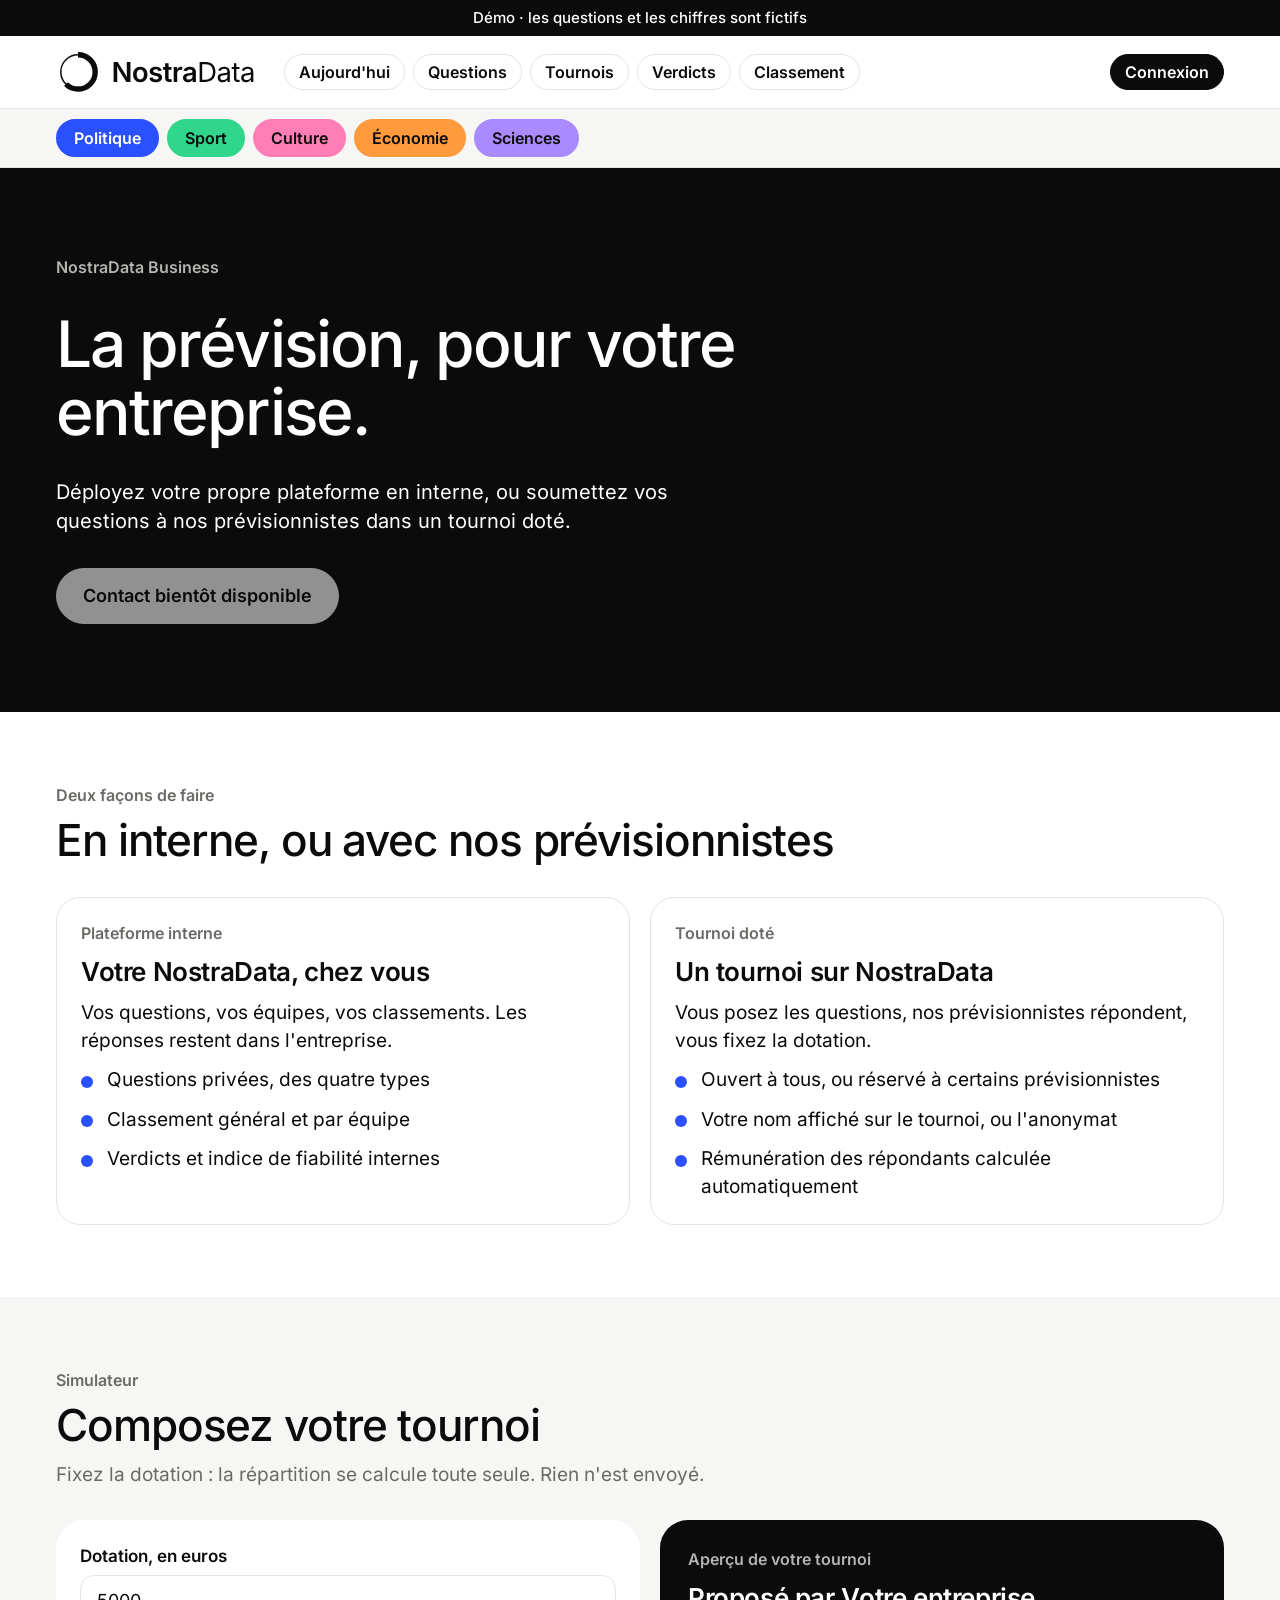
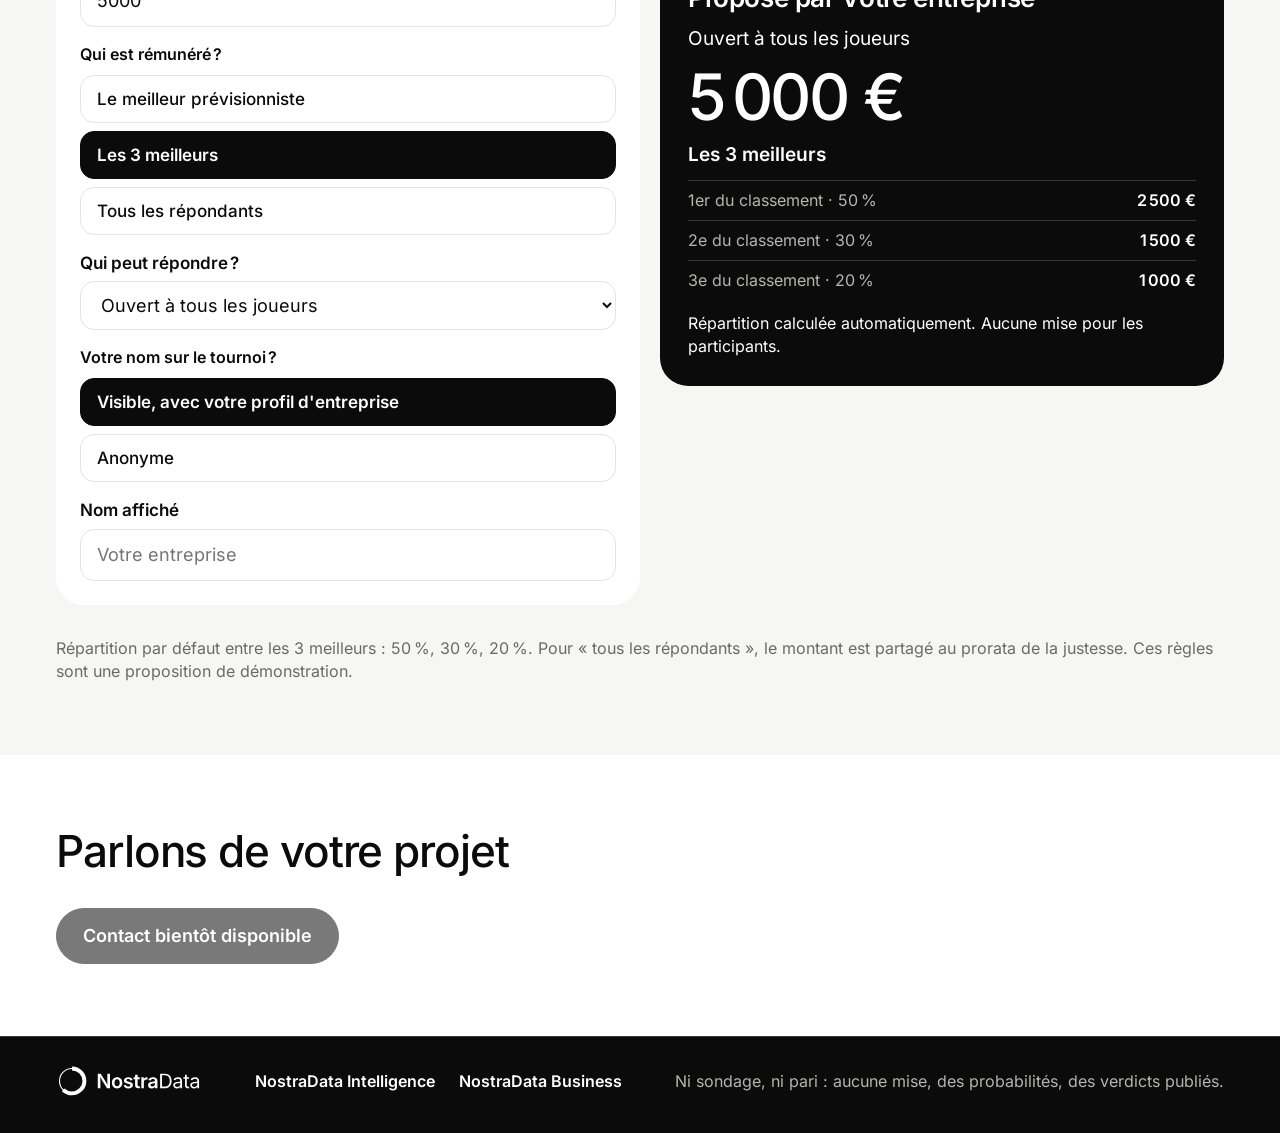
==== business.html @ 63a4acce "Profil public, classement par catégorie, Intelligence et Business - Profil public d'un joueur : indi" ====
<!doctype html>
<html lang="fr">
<head>
<meta charset="utf-8">
<meta name="viewport" content="width=device-width, initial-scale=1">
<title>NostraData Business — La prévision pour votre entreprise</title>
<meta name="description" content="NostraData Business : votre plateforme de prévision interne, ou un tournoi soumis à nos prévisionnistes avec la dotation de votre choix.">
<meta name="theme-color" content="#0B0B0B">
<link rel="icon" href="assets/img/favicon.svg" type="image/svg+xml">
<link rel="preload" href="assets/fonts/inter-latin-400-normal.woff2" as="font" type="font/woff2" crossorigin>
<link rel="preload" href="assets/fonts/inter-latin-600-normal.woff2" as="font" type="font/woff2" crossorigin>
<link rel="stylesheet" href="assets/css/style.css">
</head>
<body>
<div class="demo-bar">Démo · les questions et les chiffres sont fictifs</div>
<header class="site-header">
  <div class="wrap header-row">
    <a class="brand" href="index.html" aria-label="NostraData, accueil"><img src="assets/img/logo.svg" alt="NostraData" width="200" height="44"></a>
    <nav class="tabs" aria-label="Navigation principale">
      <a class="tab" href="index.html">Aujourd'hui</a>
      <a class="tab" href="questions.html">Questions</a>
      <a class="tab" href="tournois.html">Tournois</a>
      <a class="tab" href="verdicts.html">Verdicts</a>
      <a class="tab" href="classement.html">Classement</a>
    </nav>
    <div class="header-right">
      <span class="streak" id="streak" hidden></span>
      <a class="btn btn--petit" id="auth-link" href="connexion.html">Connexion</a>
    </div>
  </div>
  <div class="cats-bar">
    <nav class="wrap cats" id="cats" aria-label="Catégories"><a class="cat t-politique" href="questions.html?theme=politique">Politique</a><a class="cat t-sport" href="questions.html?theme=sport">Sport</a><a class="cat t-culture" href="questions.html?theme=culture">Culture</a><a class="cat t-economie" href="questions.html?theme=economie">Économie</a><a class="cat t-sciences" href="questions.html?theme=sciences">Sciences</a></nav>
  </div>
</header>
<main class="institut">
<section class="inst-hero">
  <div class="wrap stack">
    <p class="kicker">NostraData Business</p>
    <h1>La prévision, pour votre entreprise.</h1>
    <p class="hero-lead">Déployez votre propre plateforme en interne, ou soumettez vos questions à nos prévisionnistes dans un tournoi doté.</p>
    <div><a class="btn btn--blanc" data-contact="NostraData Business" href="#contact">Demander une démo</a></div>
  </div>
</section>

<section class="section">
  <div class="wrap stack">
    <div class="section-head">
      <div><p class="kicker">Deux façons de faire</p><h2 class="h2">En interne, ou avec nos prévisionnistes</h2></div>
    </div>
    <div class="grid grid--large">
      <div class="offer"><p class="kicker">Plateforme interne</p><h3 class="h3">Votre NostraData, chez vous</h3><p>Vos questions, vos équipes, vos classements. Les réponses restent dans l'entreprise.</p><ul class="ticks"><li>Questions privées, des quatre types</li><li>Classement général et par équipe</li><li>Verdicts et indice de fiabilité internes</li></ul></div>
      <div class="offer"><p class="kicker">Tournoi doté</p><h3 class="h3">Un tournoi sur NostraData</h3><p>Vous posez les questions, nos prévisionnistes répondent, vous fixez la dotation.</p><ul class="ticks"><li>Ouvert à tous, ou réservé à certains prévisionnistes</li><li>Votre nom affiché sur le tournoi, ou l'anonymat</li><li>Rémunération des répondants calculée automatiquement</li></ul></div>
    </div>
  </div>
</section>
<section class="section section--gris">
  <div class="wrap stack">
    <div class="section-head">
      <div><p class="kicker">Simulateur</p><h2 class="h2">Composez votre tournoi</h2><p class="muted">Fixez la dotation : la répartition se calcule toute seule. Rien n'est envoyé.</p></div>
    </div>
    <div class="sim">
      <form class="sim-form fields" id="sim-form">
        <div class="field">
          <label for="sim-amount">Dotation, en euros</label>
          <input id="sim-amount" name="amount" type="number" min="0" max="1000000" step="500" value="5000" inputmode="numeric">
        </div>
        <fieldset class="options">
          <legend class="play-label">Qui est rémunéré ?</legend>
          <label class="option"><input type="radio" name="mode" value="meilleur"><span>Le meilleur prévisionniste</span></label>
          <label class="option"><input type="radio" name="mode" value="trois" checked><span>Les 3 meilleurs</span></label>
          <label class="option"><input type="radio" name="mode" value="tous"><span>Tous les répondants</span></label>
        </fieldset>
        <div class="field" id="sim-n-field" hidden>
          <label for="sim-n" id="sim-n-label">Répondants attendus</label>
          <input class="slider" id="sim-n" name="n" type="range" min="50" max="2000" step="10" value="300">
        </div>
        <div class="field">
          <label for="sim-audience">Qui peut répondre ?</label>
          <select id="sim-audience" name="audience">
            <option>Ouvert à tous les joueurs</option>
            <option>Réservé aux Augures et aux Oracles</option>
            <option>Réservé aux Oracles</option>
            <option>Réservé aux meilleurs d'une catégorie</option>
          </select>
        </div>
        <fieldset class="options">
          <legend class="play-label">Votre nom sur le tournoi ?</legend>
          <label class="option"><input type="radio" name="visible" value="oui" checked><span>Visible, avec votre profil d'entreprise</span></label>
          <label class="option"><input type="radio" name="visible" value="non"><span>Anonyme</span></label>
        </fieldset>
        <div class="field" id="sim-name-field">
          <label for="sim-name">Nom affiché</label>
          <input id="sim-name" name="name" type="text" maxlength="40" placeholder="Votre entreprise" autocomplete="organization">
        </div>
      </form>
      <div class="sim-out" id="sim-out" aria-live="polite"></div>
    </div>
    <p class="small muted">Répartition par défaut entre les 3 meilleurs : 50 %, 30 %, 20 %. Pour « tous les répondants », le montant est partagé au prorata de la justesse. Ces règles sont une proposition de démonstration.</p>
  </div>
</section>
<section class="section" id="contact">
  <div class="wrap stack">
    <h2 class="h2">Parlons de votre projet</h2>
    <div><a class="btn" data-contact="NostraData Business" href="#contact">Demander une démo</a></div>
  </div>
</section>
</main>
<footer class="site-footer">
  <div class="wrap footer-row">
    <img src="assets/img/logo-blanc.svg" alt="NostraData" width="145" height="32">
    <nav class="footer-links" aria-label="Offres professionnelles">
      <a href="intelligence.html">NostraData Intelligence</a>
      <a href="business.html">NostraData Business</a>
    </nav>
    <p>Ni sondage, ni pari : aucune mise, des probabilités, des verdicts publiés.</p>
  </div>
</footer>
<script src="assets/js/data.js"></script>
<script src="assets/js/app.js"></script>
</body>
</html>
---- assets/css/style.css ----
/* NostraData — feuille de style du site
   Charte : Inter (400, 500, 600), aucun texte sous 15 px, une couleur par thème. */

@font-face { font-family: "Inter"; font-style: normal; font-weight: 400; font-display: swap; src: url("../fonts/inter-latin-400-normal.woff2") format("woff2"); }
@font-face { font-family: "Inter"; font-style: normal; font-weight: 500; font-display: swap; src: url("../fonts/inter-latin-500-normal.woff2") format("woff2"); }
@font-face { font-family: "Inter"; font-style: normal; font-weight: 600; font-display: swap; src: url("../fonts/inter-latin-600-normal.woff2") format("woff2"); }

:root {
  --encre: #0B0B0B;
  --blanc: #FFFFFF;
  --gris-50: #F6F6F5;
  --gris-200: #E4E4E2;
  --gris-600: #6A6A67;
  --gris-sombre: #B4B4B1;
  --bleu: #2B50FF;   --bleu-clair: #E8ECFF;
  --vert: #2FD68B;   --vert-clair: #DDF7EA;   --vert-texte: #12A064;
  --rose: #FF7EB6;   --rose-clair: #FFE4EF;
  --orange: #FF9A3D; --orange-clair: #FFEAD8;
  --violet: #A98BFF; --violet-clair: #EEE8FF; --violet-texte: #7A55F0;
  --corail: #FF6A55; --corail-texte: #E8503B;
  --rayon: 24px;
  --marge: 20px;
  --bloc: 40px;
}
@media (min-width: 900px) { :root { --marge: 56px; --bloc: 72px; } }

* { box-sizing: border-box; }
html { -webkit-text-size-adjust: 100%; }
body { margin: 0; background: var(--blanc); color: var(--encre); font-family: "Inter", system-ui, sans-serif; font-size: 17px; line-height: 1.45; }
@media (min-width: 900px) { body { font-size: 19px; } }
img, svg { display: block; max-width: 100%; }
h1, h2, h3, p { margin: 0; }
a { color: inherit; }
:focus-visible { outline: 3px solid var(--bleu); outline-offset: 3px; border-radius: 6px; }
[hidden] { display: none !important; }

.wrap { max-width: 1280px; margin: 0 auto; padding-left: var(--marge); padding-right: var(--marge); }
.section { padding-top: var(--bloc); padding-bottom: var(--bloc); }
.section--gris { background: var(--gris-50); }
.stack { display: flex; flex-direction: column; gap: 24px; }
@media (min-width: 900px) { .stack { gap: 32px; } }
.grid { display: grid; gap: 20px; grid-template-columns: repeat(auto-fit, minmax(250px, 1fr)); }
.muted { color: var(--gris-600); }
.small { font-size: 16px; line-height: 23px; }
.strong { font-weight: 600; }
.nowrap { white-space: nowrap; }

/* Thèmes : une couleur par thème, texte noir sauf sur le bleu */
.t-politique { --theme: var(--bleu);   --theme-texte: var(--blanc); --theme-clair: var(--bleu-clair); --theme-inverse: var(--encre); }
.t-sport     { --theme: var(--vert);   --theme-texte: var(--encre); --theme-clair: var(--vert-clair); --theme-inverse: var(--blanc); }
.t-culture   { --theme: var(--rose);   --theme-texte: var(--encre); --theme-clair: var(--rose-clair); --theme-inverse: var(--blanc); }
.t-economie  { --theme: var(--orange); --theme-texte: var(--encre); --theme-clair: var(--orange-clair); --theme-inverse: var(--blanc); }
.t-sciences  { --theme: var(--violet); --theme-texte: var(--encre); --theme-clair: var(--violet-clair); --theme-inverse: var(--blanc); }

/* Bandeau démo et en-tête */
.demo-bar { background: var(--encre); color: var(--blanc); text-align: center; font-size: 15px; line-height: 22px; font-weight: 500; padding: 7px 16px; }
.site-header { border-bottom: 1px solid var(--gris-200); background: var(--blanc); }
.header-row { display: flex; flex-wrap: wrap; align-items: center; justify-content: space-between; gap: 12px 28px; padding-top: 14px; padding-bottom: 14px; }
.brand img { height: 36px; width: auto; }
.header-right { display: flex; align-items: center; gap: 10px; }
.streak { display: flex; align-items: center; gap: 8px; background: var(--rose-clair); border-radius: 999px; padding: 5px 14px 5px 6px; font-size: 16px; line-height: 22px; font-weight: 600; white-space: nowrap; }
.streak .face { width: 30px; height: 30px; }
.tabs { order: 3; flex: 1 1 100%; display: flex; gap: 8px; overflow-x: auto; scrollbar-width: none; }
.tabs::-webkit-scrollbar, .cats::-webkit-scrollbar { display: none; }
@media (min-width: 900px) {
  .brand img { height: 44px; }
  .tabs { order: 0; flex: 1 1 auto; }
}
.tab { flex: 0 0 auto; text-decoration: none; font-size: 16px; line-height: 22px; font-weight: 600; padding: 6px 14px; border-radius: 999px; border: 1.5px solid var(--gris-200); background: var(--blanc); color: var(--encre); }
.tab:hover { border-color: var(--encre); }
.tab.is-active { background: var(--encre); border-color: var(--encre); color: var(--blanc); }
/* Barre des catégories : une couleur par thème */
.cats-bar { border-top: 1px solid var(--gris-200); background: var(--gris-50); }
.cats { display: flex; gap: 8px; overflow-x: auto; scrollbar-width: none; padding-top: 10px; padding-bottom: 10px; }
.cat { flex: 0 0 auto; text-decoration: none; font-size: 16px; line-height: 22px; font-weight: 600; padding: 6px 16px; border-radius: 999px; background: var(--theme); color: var(--theme-texte); border: 2px solid var(--theme); }
.cat:hover, .cat.is-active { border-color: var(--encre); }

/* Éléments de base */
.pill { display: inline-block; font-size: 16px; line-height: 22px; font-weight: 600; padding: 6px 14px; border-radius: 999px; white-space: nowrap; background: var(--encre); color: var(--blanc); }
.pill--blanc { background: var(--blanc); color: var(--encre); }
.pill--theme { background: var(--theme); color: var(--theme-texte); }
.btn { display: inline-block; cursor: pointer; text-align: center; text-decoration: none; font-family: inherit; font-size: 18px; line-height: 24px; font-weight: 600; padding: 15px 26px; border-radius: 999px; border: 1.5px solid var(--encre); background: var(--encre); color: var(--blanc); white-space: nowrap; transition: transform 0.12s ease; }
.btn:hover { transform: translateY(-1px); }
.btn:active { transform: translateY(1px); }
.btn--blanc { background: var(--blanc); color: var(--encre); border-color: var(--blanc); }
.btn--contour { background: var(--blanc); color: var(--encre); }
.btn--plein { width: 100%; }
.btn--petit { font-size: 16px; line-height: 22px; padding: 6px 14px; }
.btn[disabled], .btn[aria-disabled="true"] { opacity: 0.55; cursor: default; transform: none; }
.link-btn { background: none; border: 0; padding: 0; font: inherit; color: var(--gris-600); text-decoration: underline; cursor: pointer; }
.kicker { font-size: 16px; line-height: 22px; font-weight: 600; color: var(--gris-600); }
.h2 { font-size: 30px; line-height: 1.12; font-weight: 500; letter-spacing: -0.025em; }
@media (min-width: 900px) { .h2 { font-size: 44px; } }
.section-head { display: flex; flex-wrap: wrap; align-items: flex-end; justify-content: space-between; gap: 16px; }
.section-head > div { display: flex; flex-direction: column; gap: 10px; max-width: 820px; }
.q { font-weight: 600; letter-spacing: -0.015em; font-size: 20px; line-height: 1.25; }
.num { font-weight: 500; letter-spacing: -0.035em; line-height: 1; white-space: nowrap; }
.stamp { display: inline-block; transform: rotate(-5deg); border: 3px solid currentColor; border-radius: 12px; padding: 6px 14px; font-size: 18px; line-height: 22px; font-weight: 600; letter-spacing: 0.04em; text-transform: uppercase; white-space: nowrap; }
.stamp--juste { color: var(--vert-texte); }
.stamp--rate { color: var(--corail-texte); }
.stamp--foule { color: var(--violet-texte); transform: rotate(-3deg); }

/* Question du jour */
.hero { background: var(--theme); color: var(--theme-texte); }
.hero-row { display: flex; flex-wrap: wrap; align-items: center; justify-content: space-between; gap: 28px; padding-top: 36px; padding-bottom: 36px; }
@media (min-width: 900px) { .hero-row { gap: 56px; padding-top: 64px; padding-bottom: 64px; } }
.hero-text { flex: 999 1 420px; min-width: 0; display: flex; flex-direction: column; gap: 16px; }
.hero-pills { display: flex; flex-wrap: wrap; gap: 8px; }
.hero h1 { font-size: 33px; line-height: 1.08; font-weight: 600; letter-spacing: -0.03em; }
@media (min-width: 900px) { .hero h1 { font-size: 54px; } }
.hero-meta { display: flex; flex-wrap: wrap; gap: 6px 22px; }
.defi-banner { background: var(--encre); color: var(--blanc); border-radius: 16px; padding: 12px 18px; font-weight: 600; align-self: flex-start; }

.play { flex: 1 1 300px; min-width: 0; max-width: 460px; background: var(--blanc); color: var(--encre); border-radius: 28px; padding: 22px; display: flex; flex-direction: column; gap: 18px; }
@media (min-width: 900px) { .play { flex-basis: 420px; padding: 30px; } }
.play-label { font-size: 16px; line-height: 22px; font-weight: 600; }
.gauge { display: flex; align-items: center; gap: 18px; }
.gauge-face { flex: 0 0 auto; width: 92px; height: 92px; }
.gauge .num { font-size: 68px; }
@media (min-width: 900px) { .gauge-face { width: 108px; height: 108px; } .gauge .num { font-size: 84px; } }
.face svg { width: 100%; height: 100%; }
.face .arc { transition: stroke-dasharray 0.25s ease; }

.slider { -webkit-appearance: none; appearance: none; width: 100%; height: 36px; margin: 0; background: transparent; cursor: pointer; --val: 50%; }
.slider::-webkit-slider-runnable-track { height: 8px; border-radius: 4px; background: linear-gradient(to right, var(--encre) var(--val), var(--gris-200) var(--val)); }
.slider::-moz-range-track { height: 8px; border-radius: 4px; background: var(--gris-200); }
.slider::-moz-range-progress { height: 8px; border-radius: 4px; background: var(--encre); }
.slider::-webkit-slider-thumb { -webkit-appearance: none; appearance: none; width: 36px; height: 36px; margin-top: -14px; border-radius: 50%; background: var(--blanc); border: 3px solid var(--encre); }
.slider::-moz-range-thumb { width: 30px; height: 30px; border-radius: 50%; background: var(--blanc); border: 3px solid var(--encre); }

/* Révélation */
.reveal { display: flex; flex-direction: column; gap: 16px; animation: apparition 0.35s ease; }
.reveal:focus { outline: none; }
.duo { display: flex; gap: 10px; }
.duo > div { flex: 1 1 0; display: flex; flex-direction: column; align-items: center; gap: 6px; text-align: center; }
.duo .face { width: 84px; height: 84px; }
.duo .num { font-size: 40px; }
.duo .moi { color: #E0458A; }
.reveal-stamp { display: flex; justify-content: center; min-height: 40px; }
.rows > div { display: flex; justify-content: space-between; gap: 12px; padding: 8px 0; border-top: 1px solid var(--gris-200); font-size: 16px; line-height: 23px; }
.rows > div > span:first-child { color: var(--gris-600); }
.rows > div > span:last-child { font-weight: 600; text-align: right; }
.share-status { min-height: 23px; }
@keyframes apparition { from { opacity: 0; transform: translateY(8px); } to { opacity: 1; transform: none; } }
@keyframes tampon { from { opacity: 0; transform: scale(1.6) rotate(-12deg); } to { opacity: 1; } }
.reveal .stamp { animation: tampon 0.3s ease 0.2s both; }

/* Les trois temps */
.steps { padding-top: 28px; }
@media (min-width: 900px) { .steps { padding-top: 40px; } }
.step { display: flex; align-items: center; gap: 16px; border-radius: var(--rayon); padding: 22px; }
.step .face { flex: 0 0 auto; width: 64px; height: 64px; }
.step h3 { font-size: 22px; line-height: 1.25; font-weight: 600; letter-spacing: -0.015em; }
.step p { font-size: 17px; line-height: 1.45; }
.step--1 { background: var(--rose-clair); } .step--2 { background: var(--violet-clair); } .step--3 { background: var(--vert-clair); } .step--4 { background: var(--orange-clair); }

/* Cartes de verdict */
.card { background: var(--blanc); border-radius: var(--rayon); padding: 22px; display: flex; flex-direction: column; gap: 14px; }
.section:not(.section--gris) .card { border: 1px solid var(--gris-200); }
.card .spacer { flex: 1 1 0; }
.card .result { display: flex; align-items: center; gap: 12px; }
.card .result .face { flex: 0 0 auto; width: 52px; height: 52px; }
.card .result .num { font-size: 44px; }
.card .said { border-top: 1px solid var(--gris-200); padding-top: 10px; display: flex; flex-direction: column; gap: 2px; font-size: 17px; }
.calib { background: var(--bleu); color: var(--blanc); border-radius: var(--rayon); padding: 22px; display: flex; flex-direction: column; gap: 12px; }
.calib .kicker { color: var(--blanc); }
.calib h3 { font-size: 22px; line-height: 1.25; font-weight: 600; letter-spacing: -0.015em; }
.calib svg { max-width: 220px; width: 100%; }
.calib p { color: #D9E0FF; font-size: 17px; }
.filters { display: flex; flex-wrap: wrap; gap: 8px; }
.filter { cursor: pointer; font-family: inherit; font-size: 16px; line-height: 22px; font-weight: 600; padding: 6px 14px; border-radius: 999px; border: 1.5px solid var(--gris-200); background: var(--blanc); color: var(--encre); }
.filter[aria-pressed="true"] { background: var(--encre); border-color: var(--encre); color: var(--blanc); }

/* Classement */
.duo-cols { display: flex; flex-wrap: wrap; gap: 20px; }
.board { flex: 1.3 1 340px; min-width: 0; background: var(--gris-50); border-radius: 28px; padding: 22px; display: flex; flex-direction: column; gap: 16px; }
@media (min-width: 900px) { .board { padding: 28px; } }
.podium { display: flex; align-items: flex-end; gap: 10px; width: 100%; max-width: 420px; align-self: center; }
.podium > div { flex: 1 1 0; min-width: 0; display: flex; flex-direction: column; align-items: center; gap: 6px; }
.podium .face { width: 54px; height: 54px; }
.podium .name { text-decoration: none; font-size: 16px; line-height: 22px; font-weight: 600; max-width: 100%; overflow: hidden; text-overflow: ellipsis; white-space: nowrap; }
.podium .plinth { width: 100%; border-radius: 14px 14px 0 0; display: flex; flex-direction: column; align-items: center; justify-content: center; }
.podium .plinth .num { font-size: 34px; }
.podium .plinth span:last-child { font-size: 16px; line-height: 20px; font-weight: 600; }
.p1 .plinth { height: 96px; background: var(--orange); } .p2 .plinth { height: 70px; background: var(--violet); } .p3 .plinth { height: 54px; background: var(--rose); }
.rank-list { list-style: none; margin: 0; padding: 0; display: flex; flex-direction: column; gap: 2px; }
.rank-list li { display: flex; align-items: center; gap: 12px; padding: 10px 14px; border-radius: 14px; }
.rank-list li.me { background: var(--bleu-clair); }
.rank-list .rank { flex: 0 0 38px; font-weight: 600; font-size: 17px; }
.rank-list .who { flex: 1 1 0; min-width: 0; }
.rank-list .who .name { font-weight: 600; font-size: 17px; line-height: 24px; text-decoration: none; }
.rank-list .who .name:hover, .podium a.name:hover { text-decoration: underline; }
.rank-list .who .title { font-size: 16px; line-height: 22px; color: var(--gris-600); }
.rank-list .score { font-weight: 600; font-size: 19px; }
.defi { flex: 1 1 300px; min-width: 0; background: var(--orange); border-radius: 28px; padding: 22px; display: flex; flex-direction: column; gap: 14px; }
@media (min-width: 900px) { .defi { padding: 28px; } }
.defi-top { display: flex; align-items: center; justify-content: space-between; }
.defi-top img { height: 26px; width: auto; }
.defi h3 { font-size: 30px; line-height: 1.2; font-weight: 600; letter-spacing: -0.015em; }
@media (min-width: 900px) { .defi h3 { font-size: 36px; } }
.defi .spacer { flex: 1 1 0; }

/* Espace pro et pied de page (registre institut : noir et blanc) */
.pro { background: var(--encre); color: var(--blanc); }
.pro-row { display: flex; flex-wrap: wrap; align-items: center; justify-content: space-between; gap: 20px; padding-top: 36px; padding-bottom: 36px; }
@media (min-width: 900px) { .pro-row { padding-top: 48px; padding-bottom: 48px; } }
.pro-row > div { display: flex; flex-direction: column; gap: 8px; max-width: 760px; }
.pro .kicker { color: var(--gris-sombre); }
.site-footer { background: var(--encre); color: var(--gris-sombre); border-top: 1px solid #3A3A39; font-size: 16px; line-height: 23px; }
.footer-row { display: flex; flex-wrap: wrap; align-items: center; justify-content: space-between; gap: 14px 32px; padding-top: 28px; padding-bottom: 36px; }
.footer-row img { height: 32px; width: auto; }

/* Pastilles supplémentaires */
.pill--inverse { background: var(--theme-texte); color: var(--theme-inverse); }
.pill--contour { background: transparent; color: inherit; border: 1.5px solid currentColor; padding: 4.5px 12.5px; text-decoration: none; }
.h3 { font-size: 26px; line-height: 1.2; font-weight: 600; letter-spacing: -0.015em; }
.hero-lead { font-size: 20px; line-height: 1.45; max-width: 620px; }
.grid--large { grid-template-columns: repeat(auto-fit, minmax(290px, 1fr)); }

/* Jouer : formulaire commun aux quatre types de questions */
.play-form { display: flex; flex-direction: column; gap: 18px; }
.gauge .num--texte, .num--texte { font-size: 34px; line-height: 1.1; white-space: normal; letter-spacing: -0.025em; }
@media (min-width: 900px) { .gauge .num--texte { font-size: 40px; } }
.options { border: 0; margin: 0; padding: 0; display: flex; flex-direction: column; gap: 8px; min-width: 0; }
.options legend { padding: 0; margin-bottom: 10px; }
.option { position: relative; display: block; cursor: pointer; }
.option input { position: absolute; opacity: 0; inset: 0; width: 100%; height: 100%; margin: 0; cursor: pointer; }
.option span { display: block; border: 1.5px solid var(--gris-200); border-radius: 14px; padding: 11px 16px; font-weight: 500; font-size: 17px; line-height: 24px; }
.option:hover span { border-color: var(--encre); }
.option input:checked + span { background: var(--encre); border-color: var(--encre); color: var(--blanc); font-weight: 600; }
.option input:focus-visible + span { outline: 3px solid var(--bleu); outline-offset: 3px; }

/* Révélation : choix multiple */
.bars { display: flex; flex-direction: column; gap: 10px; }
.bar-top { display: flex; justify-content: space-between; gap: 12px; font-size: 16px; line-height: 23px; }
.bar-top span:last-child { font-weight: 600; }
.bar-track { height: 14px; border-radius: 7px; background: var(--gris-50); overflow: hidden; }
.bar-fill { height: 100%; border-radius: 7px; background: var(--gris-200); }
.bar.is-me .bar-top { font-weight: 600; color: #C23274; }
.bar.is-me .bar-fill { background: var(--rose); }

/* Révélation : chiffre et date */
.scale { position: relative; height: 44px; margin: 6px 12px 0; }
.scale::before { content: ""; position: absolute; left: -12px; right: -12px; top: 18px; height: 8px; border-radius: 4px; background: var(--gris-200); }
.scale-range { position: absolute; top: 18px; height: 8px; background: var(--violet); border-radius: 4px; }
.scale-mark { position: absolute; top: 9px; width: 26px; height: 26px; margin-left: -13px; border-radius: 50%; box-sizing: border-box; }
.scale-index { background: var(--encre); }
.scale-me { background: var(--blanc); border: 5px solid #E0458A; }
.scale-ends { display: flex; justify-content: space-between; gap: 12px; }
.scale-legend { display: flex; flex-wrap: wrap; gap: 6px 16px; }
.scale-legend span { display: inline-flex; align-items: center; gap: 6px; }
.lg { display: inline-block; width: 14px; height: 14px; border-radius: 50%; }
.lg-me { border: 4px solid #E0458A; box-sizing: border-box; } .lg-index { background: var(--encre); } .lg-range { background: var(--violet); border-radius: 4px; width: 22px; height: 8px; }

/* Cartes de question et de tournoi */
.qcard, .tcard { display: flex; flex-direction: column; gap: 14px; text-decoration: none; background: var(--theme); color: var(--theme-texte); border-radius: var(--rayon); padding: 22px; min-height: 250px; transition: transform 0.12s ease; }
.qcard:hover, .tcard:hover { transform: translateY(-3px); }
.qcard .spacer, .tcard .spacer { flex: 1 1 0; }
.qcard-top { display: flex; align-items: center; justify-content: space-between; gap: 8px; }
.qcard-index { display: flex; align-items: center; gap: 12px; }
.qcard-index .face { flex: 0 0 auto; width: 56px; height: 56px; }
.qcard-index .num { font-size: 46px; }
.qcard-index .num--texte { font-size: 26px; line-height: 1.15; }
.qcard-foot { display: flex; justify-content: space-between; gap: 12px; border-top: 1px solid currentColor; padding-top: 10px; }
.tcard h3 { font-size: 30px; line-height: 1.12; font-weight: 600; letter-spacing: -0.02em; }
.tcard-meta { display: flex; flex-direction: column; gap: 2px; }
.tcard--avenir { background: var(--theme-clair); color: var(--encre); }
.tcard--avenir .pill--inverse { background: var(--encre); color: var(--blanc); }
.progress { display: flex; gap: 5px; }
.progress span { flex: 1 1 0; height: 10px; border-radius: 5px; background: var(--gris-200); }
.progress span.is-open { background: var(--encre); }
.rule-box { background: var(--violet-clair); border-radius: var(--rayon); padding: 22px; display: flex; flex-direction: column; gap: 8px; }
.board--blanc { background: var(--blanc); flex: 0 1 auto; max-width: 760px; }

/* Connexion */
.auth { display: flex; flex-wrap: wrap; align-items: stretch; gap: 20px; }
.auth-pitch { flex: 1 1 320px; background: var(--violet); border-radius: 28px; padding: 28px; display: flex; flex-direction: column; gap: 18px; }
.auth-pitch .face { width: 96px; height: 96px; }
.ticks { list-style: none; margin: 0; padding: 0; display: flex; flex-direction: column; gap: 12px; }
.ticks li { position: relative; padding-left: 26px; }
.ticks li::before { content: ""; position: absolute; left: 0; top: 0.5em; width: 12px; height: 12px; border-radius: 50%; background: var(--encre); }
.auth-card { flex: 1 1 340px; max-width: 520px; border: 1.5px solid var(--encre); border-radius: 28px; padding: 28px; display: flex; flex-direction: column; gap: 18px; }
.fields { display: flex; flex-direction: column; gap: 16px; }
.field { display: flex; flex-direction: column; gap: 6px; }
.field label { font-weight: 600; font-size: 17px; }
.field input { font: inherit; font-size: 18px; line-height: 26px; padding: 12px 16px; border: 1.5px solid var(--gris-200); border-radius: 14px; background: var(--blanc); color: var(--encre); width: 100%; }
.field input:hover { border-color: var(--encre); }
.field input:focus-visible { outline: 3px solid var(--bleu); outline-offset: 2px; border-color: var(--encre); }
.demo-note { background: var(--gris-50); border-radius: 14px; padding: 12px 16px; }

/* Classement par catégorie : filtres colorés */
.filter[class*="t-"] { border-color: var(--theme); }
.filter[class*="t-"][aria-pressed="true"] { background: var(--theme); border-color: var(--theme); color: var(--theme-texte); }

/* Profil public */
.pill--gris { background: var(--gris-50); color: var(--encre); }
.profile-head { display: flex; flex-wrap: wrap; align-items: center; gap: 20px 28px; }
.profile-face { flex: 0 0 auto; width: 104px; height: 104px; }
@media (min-width: 900px) { .profile-face { width: 132px; height: 132px; } }
.profile-id { flex: 1 1 260px; min-width: 0; display: flex; flex-direction: column; gap: 10px; }
.profile-id .h2 { overflow-wrap: anywhere; }
.profile-actions { display: flex; flex-direction: column; gap: 6px; align-items: flex-start; }
.tiles { display: grid; gap: 16px; grid-template-columns: repeat(auto-fit, minmax(200px, 1fr)); }
.tile { background: var(--gris-50); border-radius: var(--rayon); padding: 20px 22px; display: flex; flex-direction: column; gap: 6px; }
.tile .num { font-size: 52px; }
.profile-calib { flex: 1 1 300px; max-width: 420px; display: flex; }
.profile-calib .calib { flex: 1 1 auto; }
.cat-rows { display: flex; flex-direction: column; gap: 16px; }
.cat-row { display: flex; flex-direction: column; gap: 8px; }
.cat-top { display: flex; align-items: center; gap: 12px; }
.cat-top .score { margin-left: auto; font-weight: 600; font-size: 22px; }
.cat-row .bar-track { background: var(--blanc); }
.cat-row .bar-fill { background: var(--theme); }
.tour-rows { display: flex; flex-direction: column; gap: 10px; max-width: 760px; }
.tour-row { display: flex; flex-wrap: wrap; align-items: center; gap: 10px 16px; text-decoration: none; border: 1px solid var(--gris-200); border-radius: 16px; padding: 12px 16px; }
.tour-row:hover { border-color: var(--encre); }
.tour-row .muted { margin-left: auto; }

/* Offres professionnelles (registre institut : noir, blanc, un seul bleu) */
.pro-actions { display: flex; flex-wrap: wrap; gap: 12px; }
.btn--contour-blanc { background: transparent; color: var(--blanc); border-color: var(--blanc); }
.footer-links { display: flex; flex-wrap: wrap; gap: 8px 24px; }
.footer-links a { color: var(--blanc); font-weight: 600; text-decoration: none; }
.footer-links a:hover { text-decoration: underline; }
.inst-hero { background: var(--encre); color: var(--blanc); padding: 48px 0; }
@media (min-width: 900px) { .inst-hero { padding: 88px 0; } }
.inst-hero .kicker { color: var(--gris-sombre); }
.inst-hero h1 { font-size: 36px; line-height: 1.06; font-weight: 500; letter-spacing: -0.03em; max-width: 900px; }
@media (min-width: 900px) { .inst-hero h1 { font-size: 64px; } }
.offer { border: 1px solid var(--gris-200); border-radius: var(--rayon); padding: 24px; display: flex; flex-direction: column; gap: 12px; background: var(--blanc); }
.institut .ticks li::before { background: var(--bleu); }
.sim { display: flex; flex-wrap: wrap; gap: 20px; align-items: flex-start; }
.sim-form { flex: 1 1 340px; min-width: 0; background: var(--blanc); border-radius: 28px; padding: 24px; }
.sim-out { flex: 1 1 320px; min-width: 0; background: var(--encre); color: var(--blanc); border-radius: 28px; padding: 28px; display: flex; flex-direction: column; gap: 12px; position: sticky; top: 16px; }
.sim-out .kicker { color: var(--gris-sombre); }
.sim-amount { font-size: 64px; }
.rows--sombre > div { border-top-color: #3A3A39; }
.rows--sombre > div > span:first-child { color: var(--gris-sombre); }
.field select { font: inherit; font-size: 18px; line-height: 26px; padding: 12px 16px; border: 1.5px solid var(--gris-200); border-radius: 14px; background: var(--blanc); color: var(--encre); width: 100%; }
.field select:hover { border-color: var(--encre); }
.btn[aria-disabled="true"]:hover { transform: none; }

@media (prefers-reduced-motion: reduce) {
  * { animation: none !important; transition: none !important; }
}
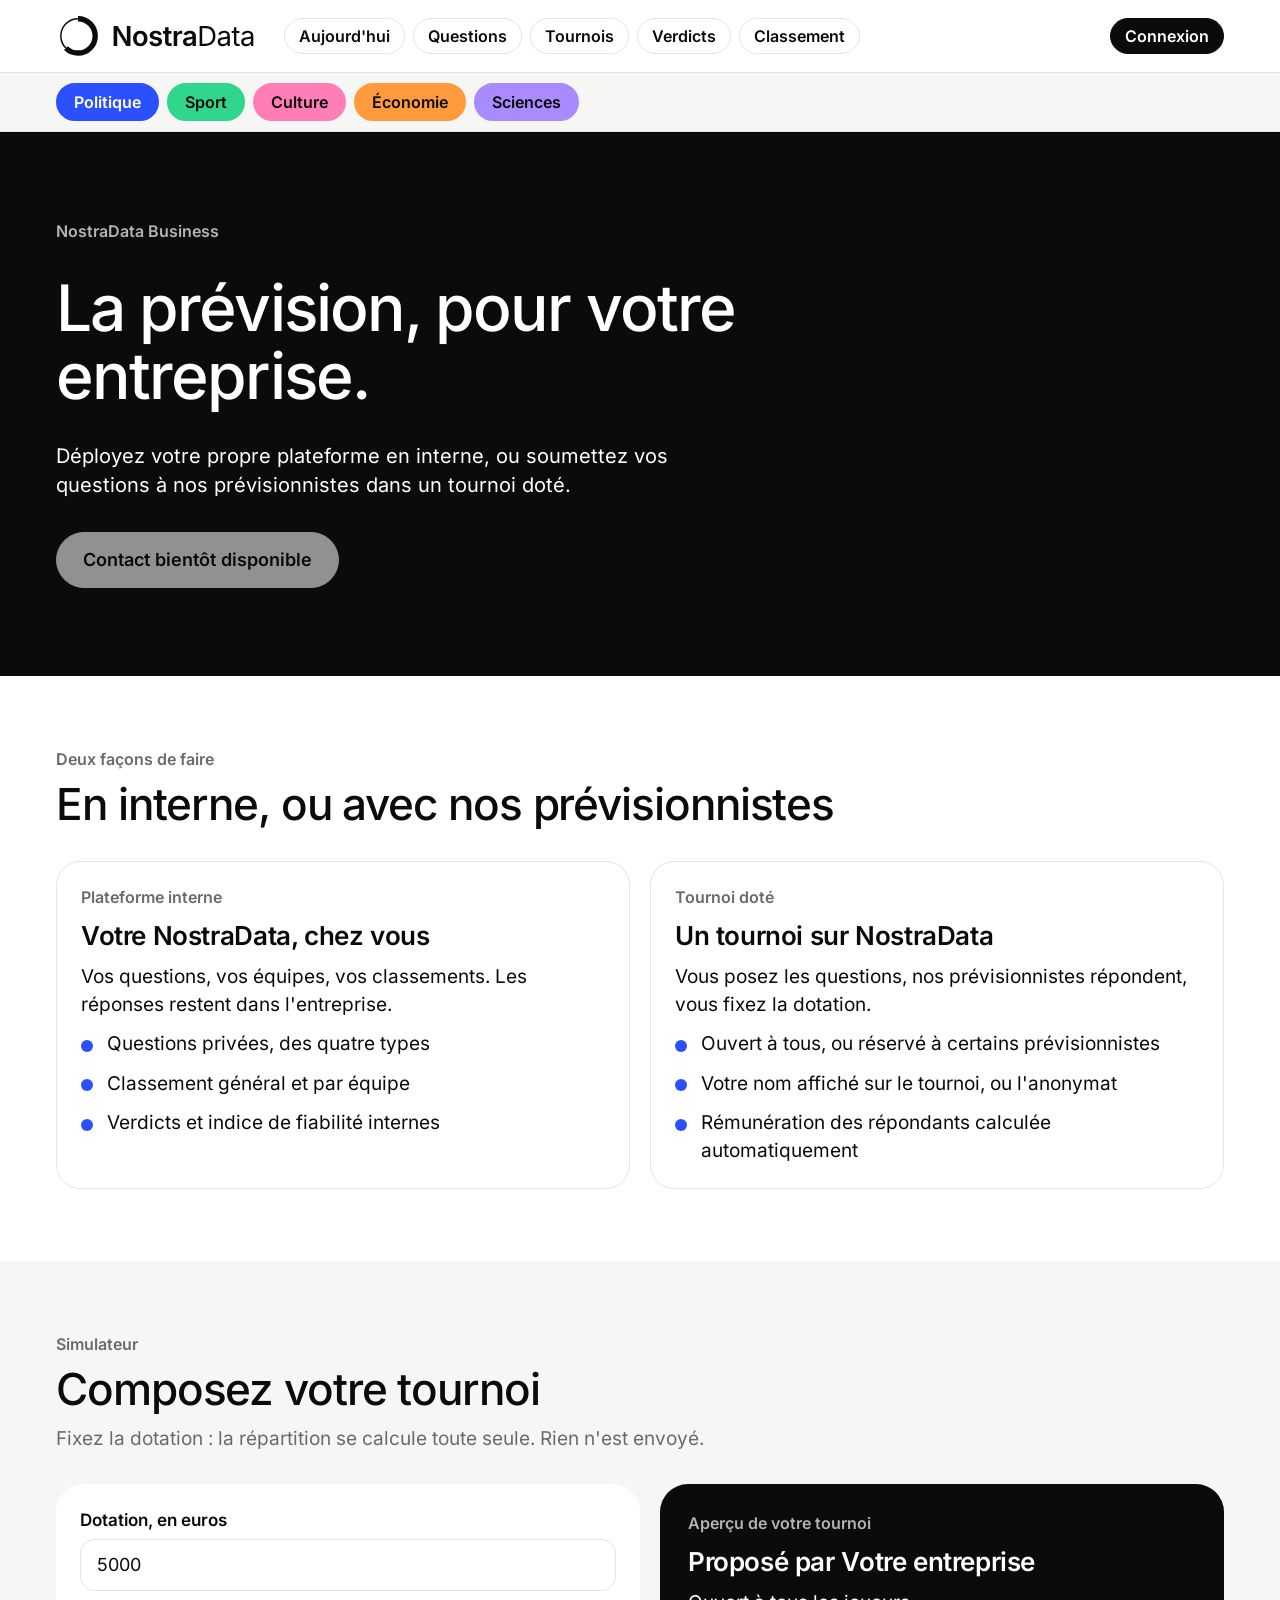
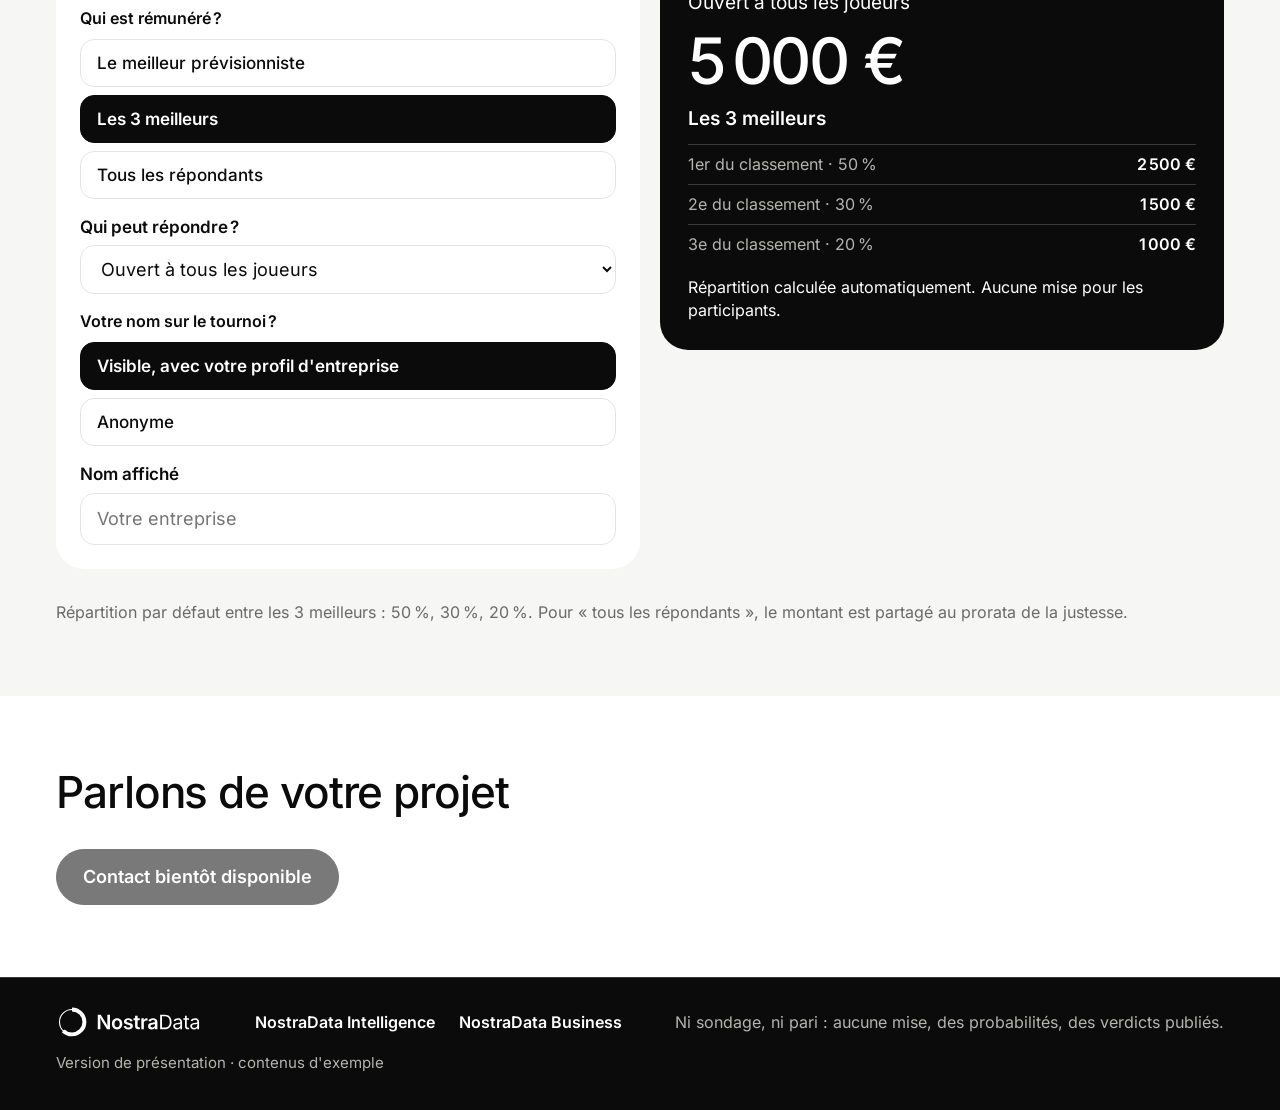
==== commit a58a542e: "Retrait du bandeau et des mentions de démonstration - Bandeau « Démo » retiré de toutes les pages - " ====
--- a/business.html
+++ b/business.html
@@ -12,7 +12,6 @@
 <link rel="stylesheet" href="assets/css/style.css">
 </head>
 <body>
-<div class="demo-bar">Démo · les questions et les chiffres sont fictifs</div>
 <header class="site-header">
   <div class="wrap header-row">
     <a class="brand" href="index.html" aria-label="NostraData, accueil"><img src="assets/img/logo.svg" alt="NostraData" width="200" height="44"></a>
@@ -95,7 +94,7 @@
       </form>
       <div class="sim-out" id="sim-out" aria-live="polite"></div>
     </div>
-    <p class="small muted">Répartition par défaut entre les 3 meilleurs : 50 %, 30 %, 20 %. Pour « tous les répondants », le montant est partagé au prorata de la justesse. Ces règles sont une proposition de démonstration.</p>
+    <p class="small muted">Répartition par défaut entre les 3 meilleurs : 50 %, 30 %, 20 %. Pour « tous les répondants », le montant est partagé au prorata de la justesse.</p>
   </div>
 </section>
 <section class="section" id="contact">
@@ -113,6 +112,7 @@
       <a href="business.html">NostraData Business</a>
     </nav>
     <p>Ni sondage, ni pari : aucune mise, des probabilités, des verdicts publiés.</p>
+    <p class="footer-note">Version de présentation · contenus d'exemple</p>
   </div>
 </footer>
 <script src="assets/js/data.js"></script>
--- a/assets/css/style.css
+++ b/assets/css/style.css
@@ -53,7 +53,6 @@
 .t-sciences  { --theme: var(--violet); --theme-texte: var(--encre); --theme-clair: var(--violet-clair); --theme-inverse: var(--blanc); }
 
 /* Bandeau démo et en-tête */
-.demo-bar { background: var(--encre); color: var(--blanc); text-align: center; font-size: 15px; line-height: 22px; font-weight: 500; padding: 7px 16px; }
 .site-header { border-bottom: 1px solid var(--gris-200); background: var(--blanc); }
 .header-row { display: flex; flex-wrap: wrap; align-items: center; justify-content: space-between; gap: 12px 28px; padding-top: 14px; padding-bottom: 14px; }
 .brand img { height: 36px; width: auto; }
@@ -322,6 +321,7 @@
 .footer-links { display: flex; flex-wrap: wrap; gap: 8px 24px; }
 .footer-links a { color: var(--blanc); font-weight: 600; text-decoration: none; }
 .footer-links a:hover { text-decoration: underline; }
+.footer-note { flex: 1 1 100%; font-size: 15px; line-height: 22px; }
 .inst-hero { background: var(--encre); color: var(--blanc); padding: 48px 0; }
 @media (min-width: 900px) { .inst-hero { padding: 88px 0; } }
 .inst-hero .kicker { color: var(--gris-sombre); }
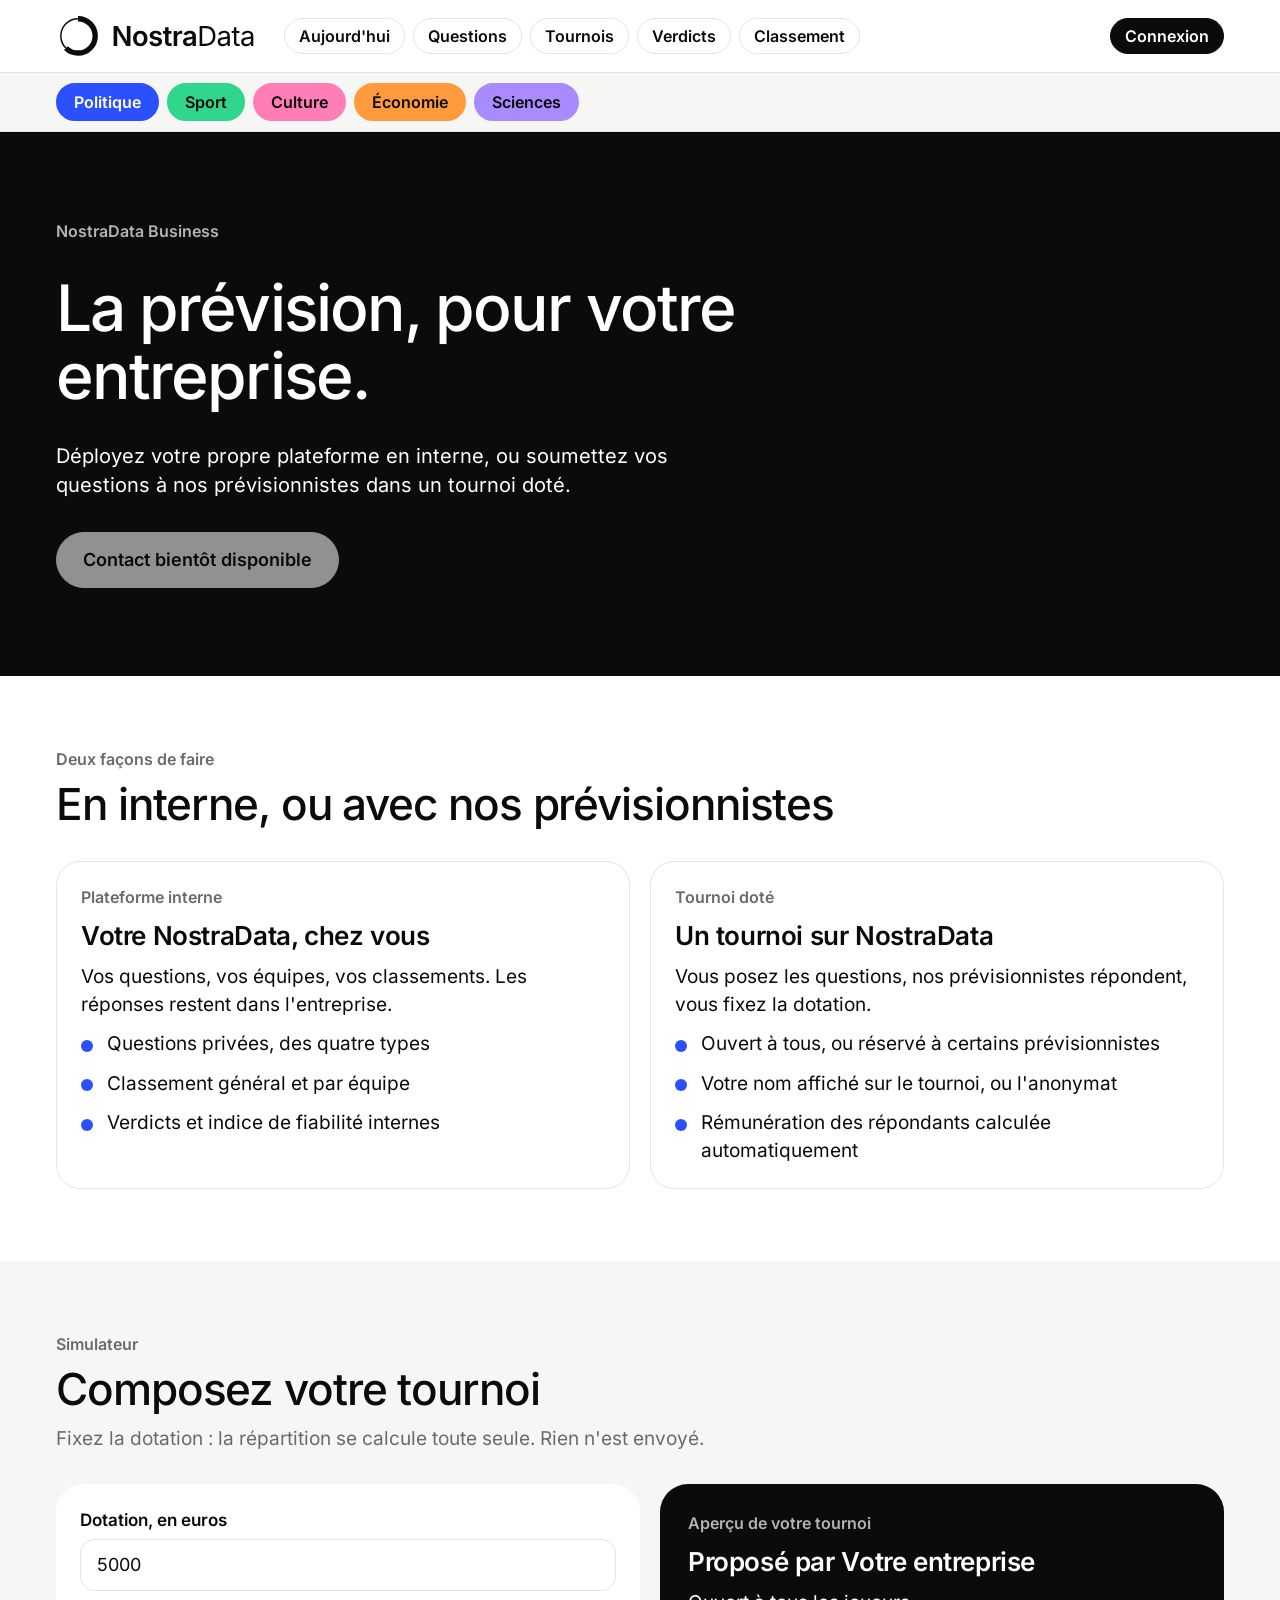
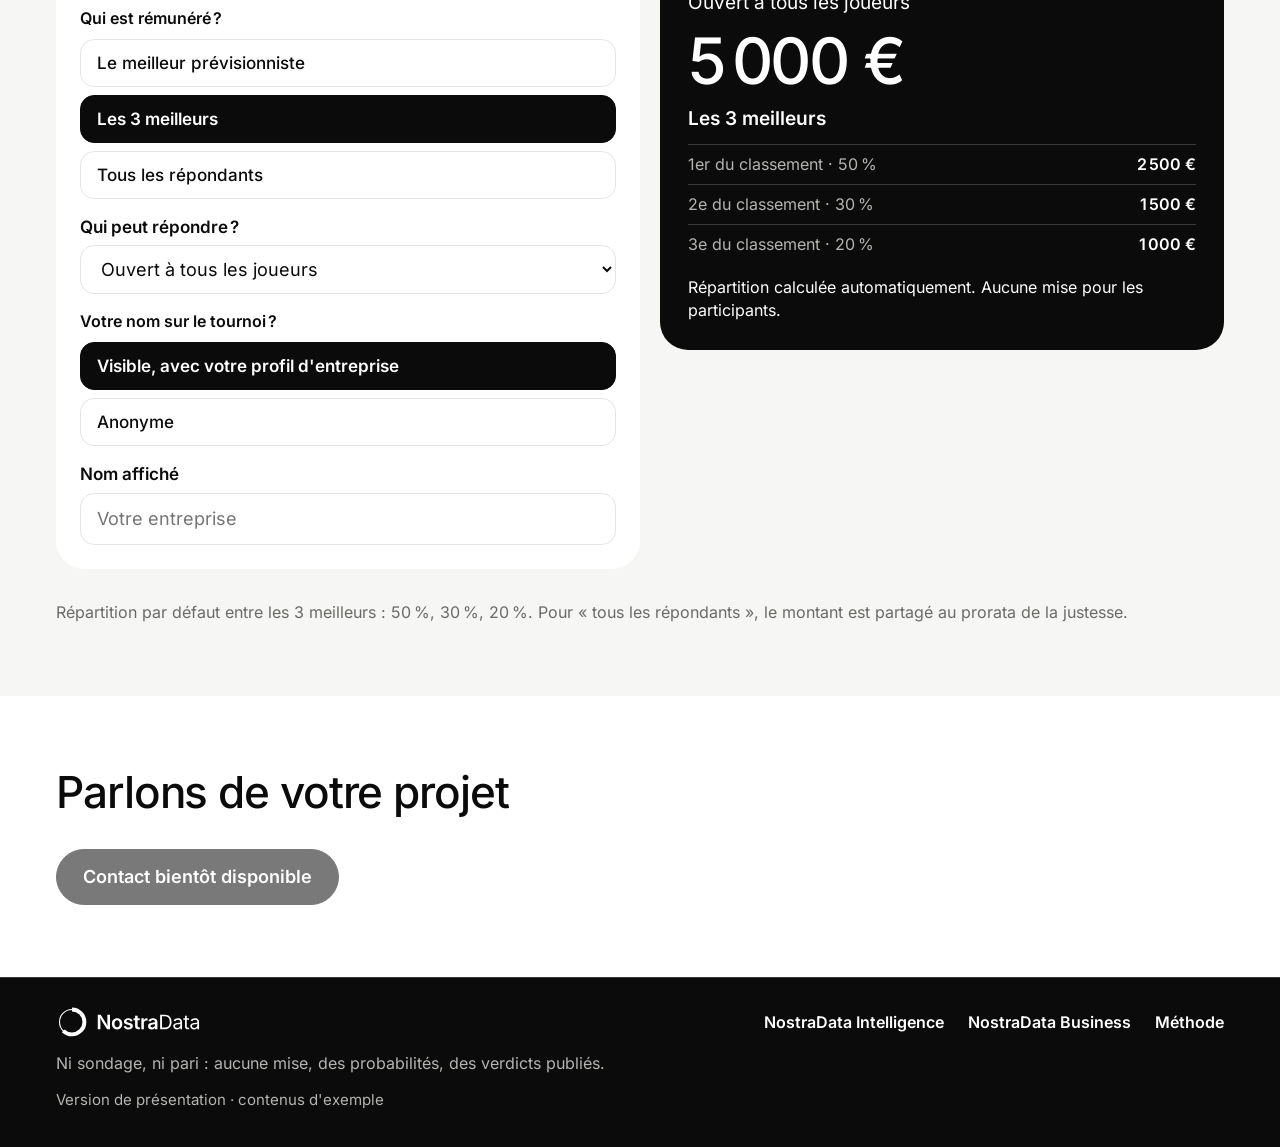
==== commit 452c879b: "Outil d'analyse : courbe, voix, arguments, suivi, export, calibration, méthode - Page question : mis" ====
--- a/business.html
+++ b/business.html
@@ -110,6 +110,7 @@
     <nav class="footer-links" aria-label="Offres professionnelles">
       <a href="intelligence.html">NostraData Intelligence</a>
       <a href="business.html">NostraData Business</a>
+      <a href="methode.html">Méthode</a>
     </nav>
     <p>Ni sondage, ni pari : aucune mise, des probabilités, des verdicts publiés.</p>
     <p class="footer-note">Version de présentation · contenus d'exemple</p>
@@ -117,5 +118,6 @@
 </footer>
 <script src="assets/js/data.js"></script>
 <script src="assets/js/app.js"></script>
+<script src="assets/js/expert.js"></script>
 </body>
 </html>
--- a/assets/css/style.css
+++ b/assets/css/style.css
@@ -340,6 +340,80 @@
 .field select:hover { border-color: var(--encre); }
 .btn[aria-disabled="true"]:hover { transform: none; }
 
+/* ---------- Outil d'analyse (page question) ---------- */
+.stack-s { display: flex; flex-direction: column; gap: 16px; }
+.xgrid { display: grid; gap: 20px; grid-template-columns: minmax(0, 1fr); align-items: start; }
+@media (min-width: 1000px) { .xgrid { grid-template-columns: minmax(0, 1.9fr) minmax(0, 1fr); } }
+.panel { border: 1px solid var(--gris-200); border-radius: var(--rayon); padding: 22px; display: flex; flex-direction: column; gap: 14px; background: var(--blanc); min-width: 0; }
+.panel-head { display: flex; flex-wrap: wrap; align-items: center; justify-content: space-between; gap: 10px 16px; }
+.panel a, .muted a { color: inherit; }
+.tiles .tile .num { overflow-wrap: anywhere; white-space: normal; }
+#x-stats { grid-template-columns: repeat(auto-fit, minmax(150px, 1fr)); }
+#x-stats .tile .num { font-size: 30px; line-height: 1.1; letter-spacing: -0.025em; }
+@media (min-width: 900px) { #x-stats .tile .num { font-size: 34px; } }
+
+.chart { display: flex; gap: 10px; }
+.chart-y { flex: 0 0 auto; max-width: 96px; display: flex; flex-direction: column; justify-content: space-between; text-align: right; font-size: 15px; line-height: 18px; color: var(--gris-600); }
+.chart-plot { position: relative; flex: 1 1 0; min-width: 0; height: 200px; border-left: 1px solid var(--gris-200); border-bottom: 1px solid var(--gris-200); }
+@media (min-width: 900px) { .chart-plot { height: 260px; } }
+.chart-plot svg { position: absolute; inset: 0; width: 100%; height: 100%; overflow: visible; }
+.chart-end, .chart-mark { position: absolute; width: 14px; height: 14px; margin: -7px 0 0 -7px; border-radius: 50%; }
+.chart-end { right: -7px; margin-left: 0; background: var(--encre); }
+.chart-mark { background: var(--blanc); border: 4px solid #E0458A; box-sizing: border-box; }
+.chart-x { display: flex; justify-content: space-between; gap: 12px; font-size: 15px; line-height: 20px; color: var(--gris-600); }
+.chart-legend { display: flex; flex-wrap: wrap; gap: 6px 18px; }
+.chart-legend span { display: inline-flex; align-items: center; gap: 6px; }
+.lg-line { width: 22px; height: 4px; border-radius: 2px; background: var(--encre); }
+.histo { display: flex; align-items: flex-end; gap: 4px; height: 110px; border-bottom: 1px solid var(--gris-200); }
+.histo span { flex: 1 1 0; background: var(--gris-200); border-radius: 4px 4px 0 0; }
+.histo span.is-me { background: var(--rose); }
+.voices { display: flex; flex-direction: column; gap: 12px; }
+.voice .bar-fill { background: var(--gris-200); }
+.voice--index { border-top: 1px solid var(--gris-200); padding-top: 12px; }
+.voice--index .bar-top { font-weight: 600; }
+.voice--index .bar-fill { background: var(--encre); }
+
+.checks { display: flex; flex-direction: column; gap: 10px; }
+.check { display: flex; align-items: center; gap: 10px; cursor: pointer; font-size: 17px; }
+.check input { width: 22px; height: 22px; margin: 0; accent-color: var(--encre); flex: 0 0 auto; }
+.args { display: flex; flex-direction: column; gap: 12px; }
+.arg { background: var(--gris-50); border-radius: 18px; padding: 16px 18px; display: flex; flex-direction: column; gap: 10px; align-items: flex-start; }
+.arg-head { display: flex; flex-wrap: wrap; align-items: center; gap: 8px 12px; }
+.arg .pill { font-size: 15px; line-height: 20px; padding: 4px 12px; }
+.arg .pill--gris { background: var(--blanc); }
+.arg-actions { display: flex; flex-wrap: wrap; align-items: center; gap: 12px 20px; }
+.field textarea { font: inherit; font-size: 17px; line-height: 25px; padding: 12px 16px; border: 1.5px solid var(--gris-200); border-radius: 14px; background: var(--blanc); color: var(--encre); width: 100%; resize: vertical; }
+.field textarea:hover { border-color: var(--encre); }
+.field textarea[readonly] { background: var(--gris-50); font-size: 15px; line-height: 21px; word-break: break-all; }
+
+/* ---------- Questions : barre d'outils et tableau ---------- */
+.toolbar { display: flex; flex-wrap: wrap; gap: 16px; }
+.toolbar .field { flex: 1 1 240px; max-width: 420px; }
+.table-wrap { overflow-x: auto; border: 1px solid var(--gris-200); border-radius: var(--rayon); }
+.qtable { width: 100%; border-collapse: collapse; font-size: 17px; }
+.qtable th { text-align: left; font-size: 16px; font-weight: 600; color: var(--gris-600); padding: 14px 18px; background: var(--gris-50); white-space: nowrap; }
+.qtable td { padding: 14px 18px; border-top: 1px solid var(--gris-200); vertical-align: top; }
+.qtable td:first-child a { font-weight: 600; text-decoration: none; }
+.qtable td:first-child a:hover { text-decoration: underline; }
+.qtable .pill { font-size: 15px; line-height: 20px; padding: 3px 11px; margin-top: 6px; }
+.qtable td:not(:first-child) { white-space: nowrap; }
+.col-wide { display: none; }
+@media (min-width: 800px) { .col-wide { display: table-cell; } }
+.propose { max-width: 720px; }
+
+/* ---------- Calibration et widget ---------- */
+.calib-box { max-width: 860px; margin: 0 auto; border: 1.5px solid var(--encre); border-radius: 28px; padding: 24px; }
+@media (min-width: 900px) { .calib-box { padding: 40px; } }
+.calib-box .rows > div > span:first-child { color: var(--encre); }
+.calib-box .rows > div > span:last-child { flex: 0 0 auto; white-space: nowrap; }
+.widget-body { background: transparent; }
+.widget { max-width: 360px; margin: 0 auto; background: var(--blanc); border: 1.5px solid var(--encre); border-radius: 20px; padding: 18px; display: flex; flex-direction: column; gap: 12px; }
+.widget .qcard-top img { height: 24px; width: auto; }
+.widget svg { width: 100%; height: 56px; }
+.widget .qcard-index .face { width: 50px; height: 50px; }
+.widget .qcard-index .num { font-size: 42px; }
+.widget .qcard-index .num--texte { font-size: 24px; }
+
 @media (prefers-reduced-motion: reduce) {
   * { animation: none !important; transition: none !important; }
 }
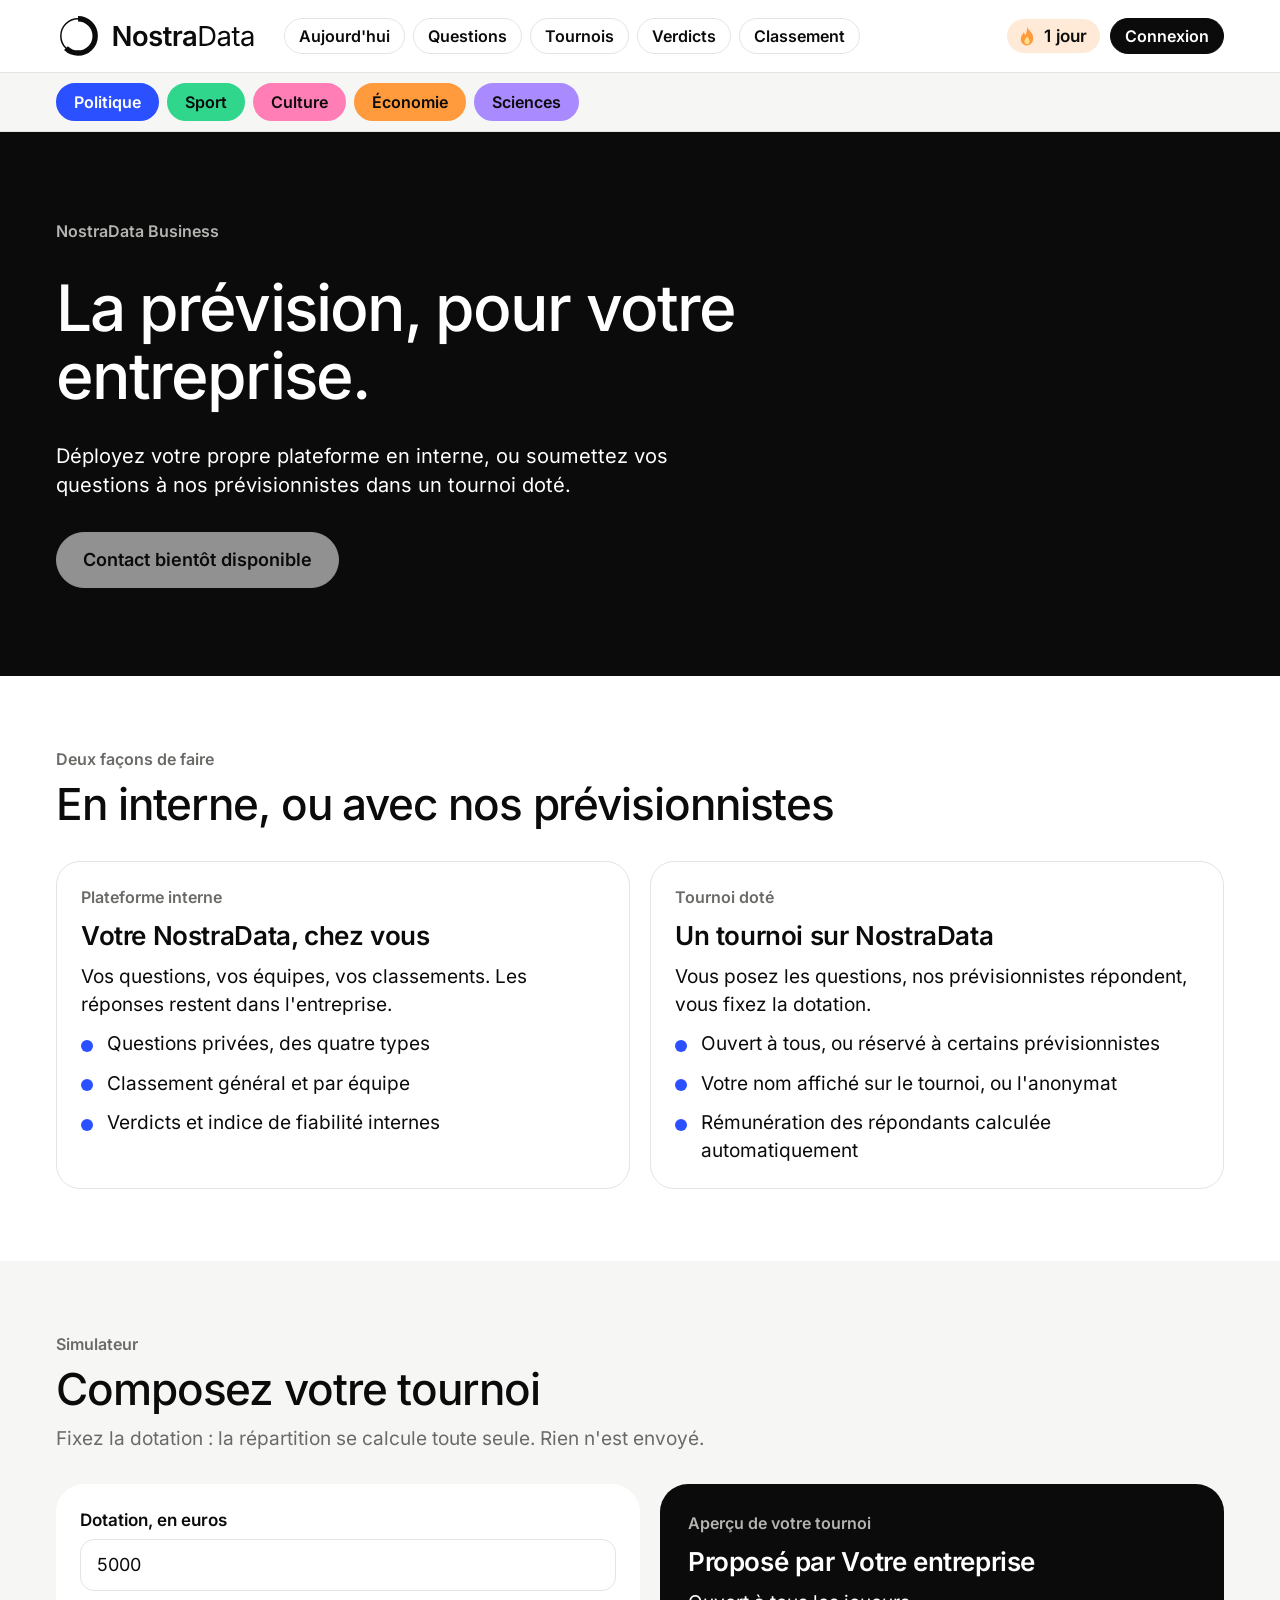
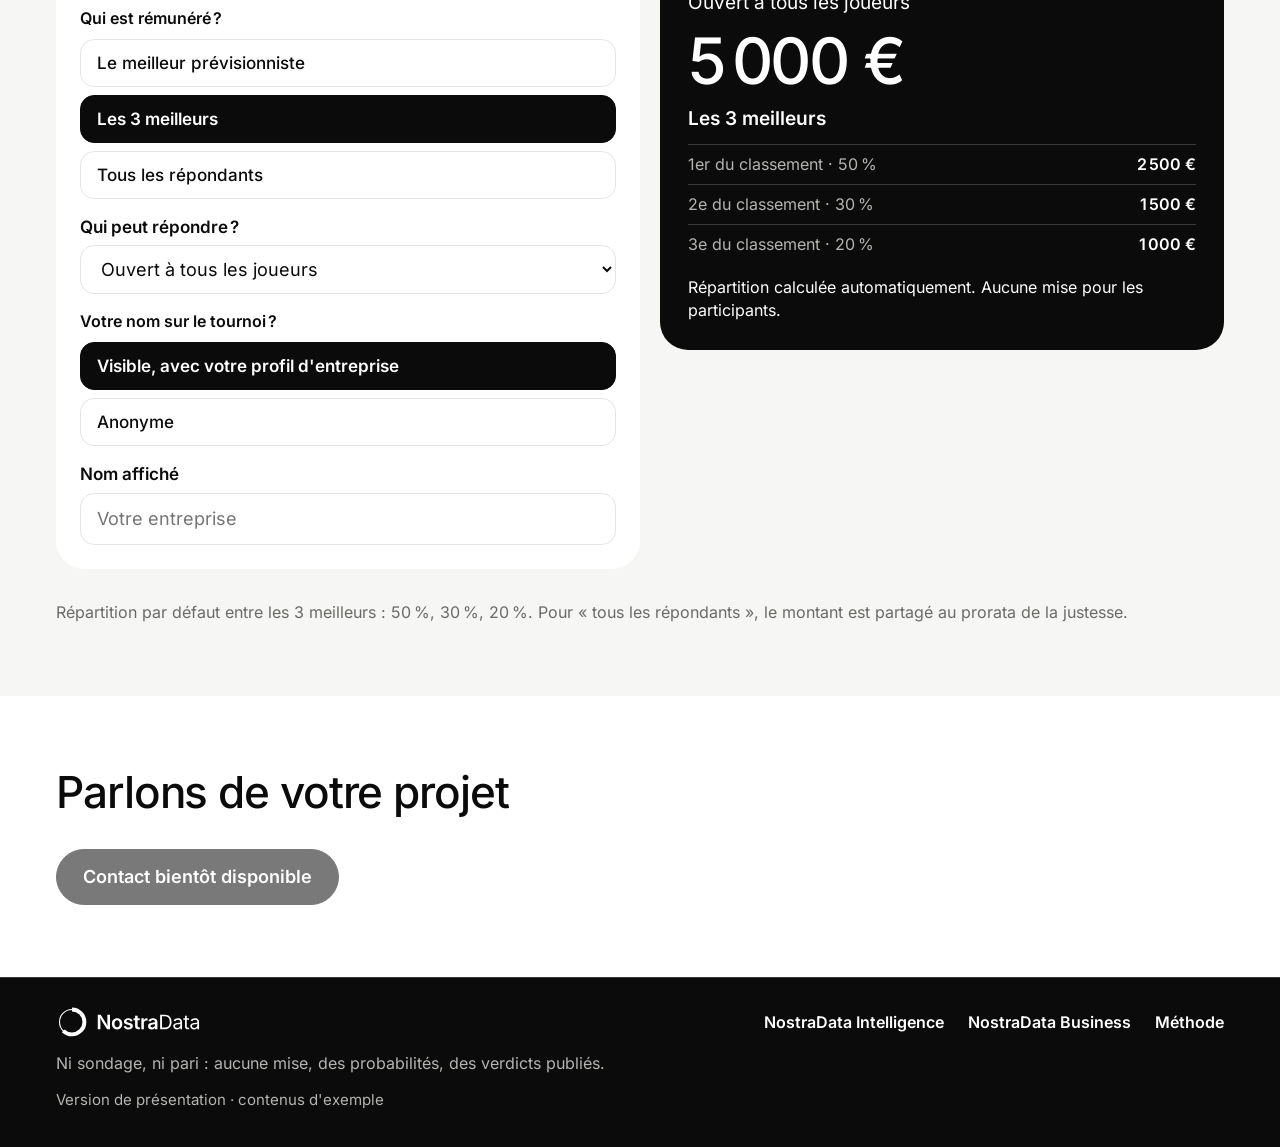
==== commit c95ec6bb: "Flammes : série de jours consécutifs - Flamme et compteur dans l'en-tête, avec trois niveaux (1, 3 e" ====
--- a/business.html
+++ b/business.html
@@ -23,7 +23,7 @@
       <a class="tab" href="classement.html">Classement</a>
     </nav>
     <div class="header-right">
-      <span class="streak" id="streak" hidden></span>
+      <a class="streak" id="streak" href="profil.html" hidden></a>
       <a class="btn btn--petit" id="auth-link" href="connexion.html">Connexion</a>
     </div>
   </div>
--- a/assets/css/style.css
+++ b/assets/css/style.css
@@ -57,8 +57,33 @@
 .header-row { display: flex; flex-wrap: wrap; align-items: center; justify-content: space-between; gap: 12px 28px; padding-top: 14px; padding-bottom: 14px; }
 .brand img { height: 36px; width: auto; }
 .header-right { display: flex; align-items: center; gap: 10px; }
-.streak { display: flex; align-items: center; gap: 8px; background: var(--rose-clair); border-radius: 999px; padding: 5px 14px 5px 6px; font-size: 16px; line-height: 22px; font-weight: 600; white-space: nowrap; }
-.streak .face { width: 30px; height: 30px; }
+@media (max-width: 440px) { .header-row { column-gap: 10px; } .brand img { height: 31px; } .header-right { gap: 8px; } }
+@media (max-width: 380px) { .brand img { height: 26px; } .header-right .btn--petit { padding: 6px 11px; } }
+/* Flammes : jours consécutifs de visite */
+.streak { display: inline-flex; align-items: center; gap: 5px; background: var(--orange-clair); border-radius: 999px; padding: 5px 13px 5px 8px; font-size: 17px; line-height: 22px; font-weight: 600; white-space: nowrap; text-decoration: none; color: var(--encre); }
+.streak:hover { box-shadow: 0 0 0 2px var(--encre); }
+.streak .flame { width: 24px; height: 24px; }
+.streak-label { display: none; }
+@media (min-width: 600px) { .streak-label { display: inline; } }
+.flame-out { fill: var(--orange); }
+.flame-in { fill: #FFE08A; }
+.streak--chaud .flame-out, .streak--feu .flame-out { fill: var(--corail); }
+.streak--feu { background: #FFE5E0; }
+.streak--feu .flame { filter: drop-shadow(0 0 4px rgba(255, 106, 85, 0.7)); }
+.streak--pop .flame { animation: flamme 0.7s ease 0.3s both; transform-origin: 50% 90%; }
+@keyframes flamme { 0% { transform: scale(0.6); } 55% { transform: scale(1.45) rotate(-6deg); } 100% { transform: scale(1); } }
+.streak-panel { background: var(--orange-clair); border-radius: var(--rayon); padding: 22px; display: flex; flex-wrap: wrap; align-items: center; gap: 18px 36px; }
+.streak-panel.streak--feu { background: #FFE5E0; }
+.streak-big { display: flex; align-items: center; gap: 14px; }
+.streak-big .flame { width: 76px; height: 76px; }
+.streak-big .num { font-size: 60px; }
+.week { display: flex; gap: 8px; }
+.week-day { display: flex; flex-direction: column; align-items: center; gap: 2px; font-size: 15px; line-height: 20px; color: var(--gris-600); }
+.week-day .flame { width: 34px; height: 34px; }
+.week-day:not(.is-on) .flame-out { fill: var(--blanc); }
+.week-day:not(.is-on) .flame-in { fill: var(--blanc); }
+.week-day.is-on { color: var(--encre); font-weight: 600; }
+.streak-next { flex: 1 1 260px; }
 .tabs { order: 3; flex: 1 1 100%; display: flex; gap: 8px; overflow-x: auto; scrollbar-width: none; }
 .tabs::-webkit-scrollbar, .cats::-webkit-scrollbar { display: none; }
 @media (min-width: 900px) {
@@ -83,7 +108,7 @@
 .btn:active { transform: translateY(1px); }
 .btn--blanc { background: var(--blanc); color: var(--encre); border-color: var(--blanc); }
 .btn--contour { background: var(--blanc); color: var(--encre); }
-.btn--plein { width: 100%; }
+.btn--plein { width: 100%; white-space: normal; }
 .btn--petit { font-size: 16px; line-height: 22px; padding: 6px 14px; }
 .btn[disabled], .btn[aria-disabled="true"] { opacity: 0.55; cursor: default; transform: none; }
 .link-btn { background: none; border: 0; padding: 0; font: inherit; color: var(--gris-600); text-decoration: underline; cursor: pointer; }
